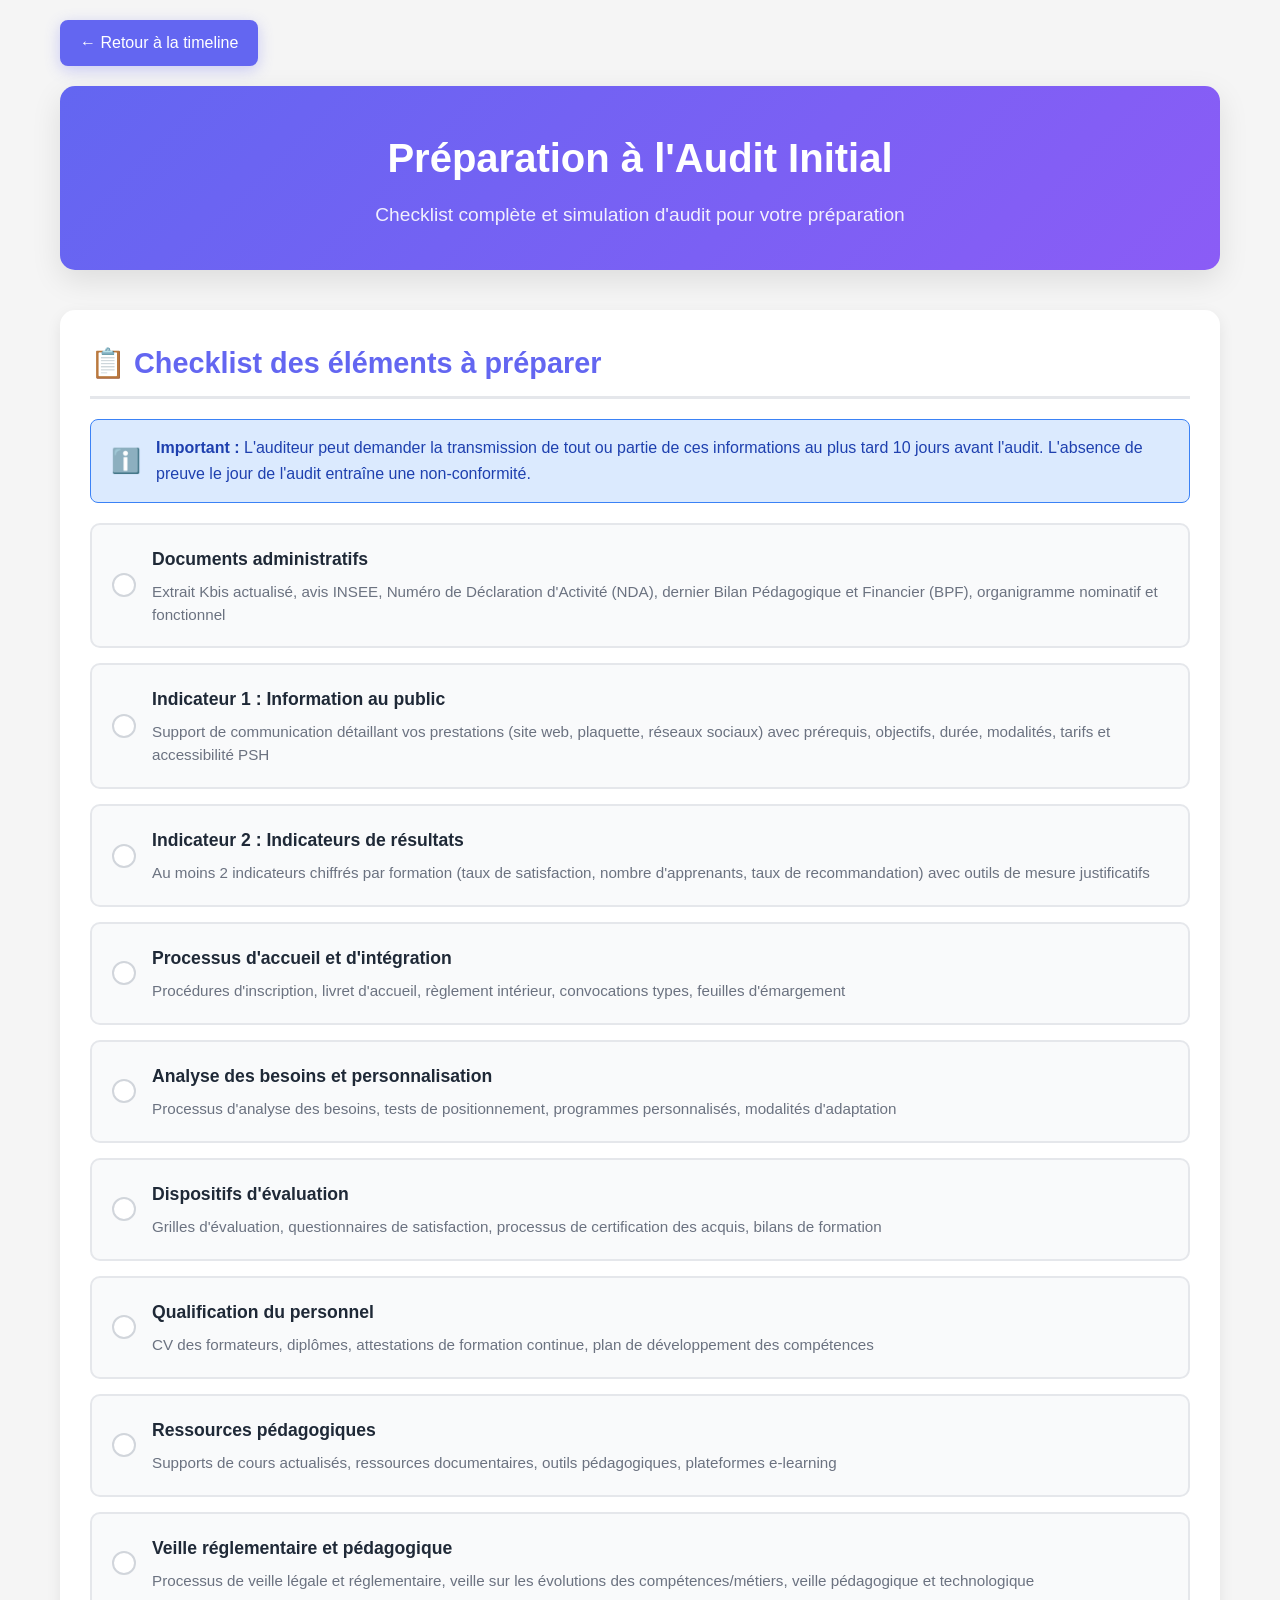
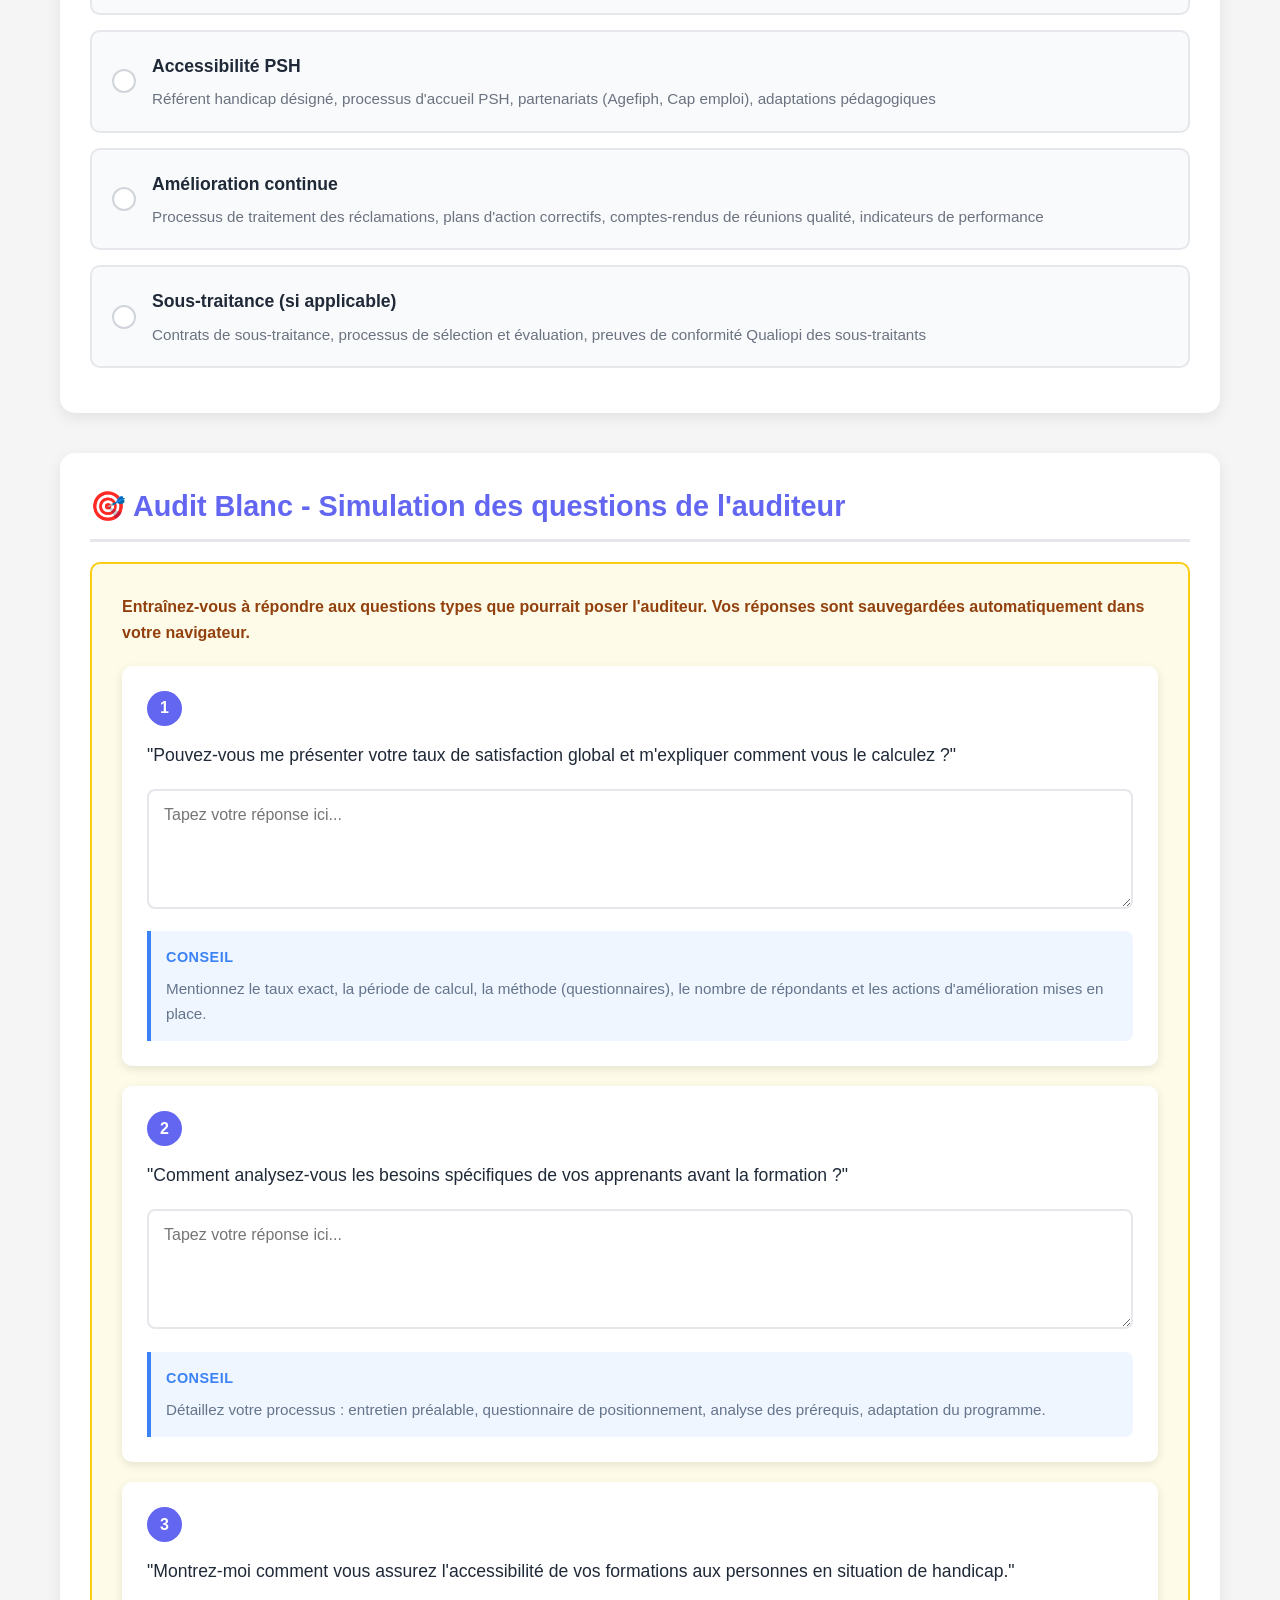
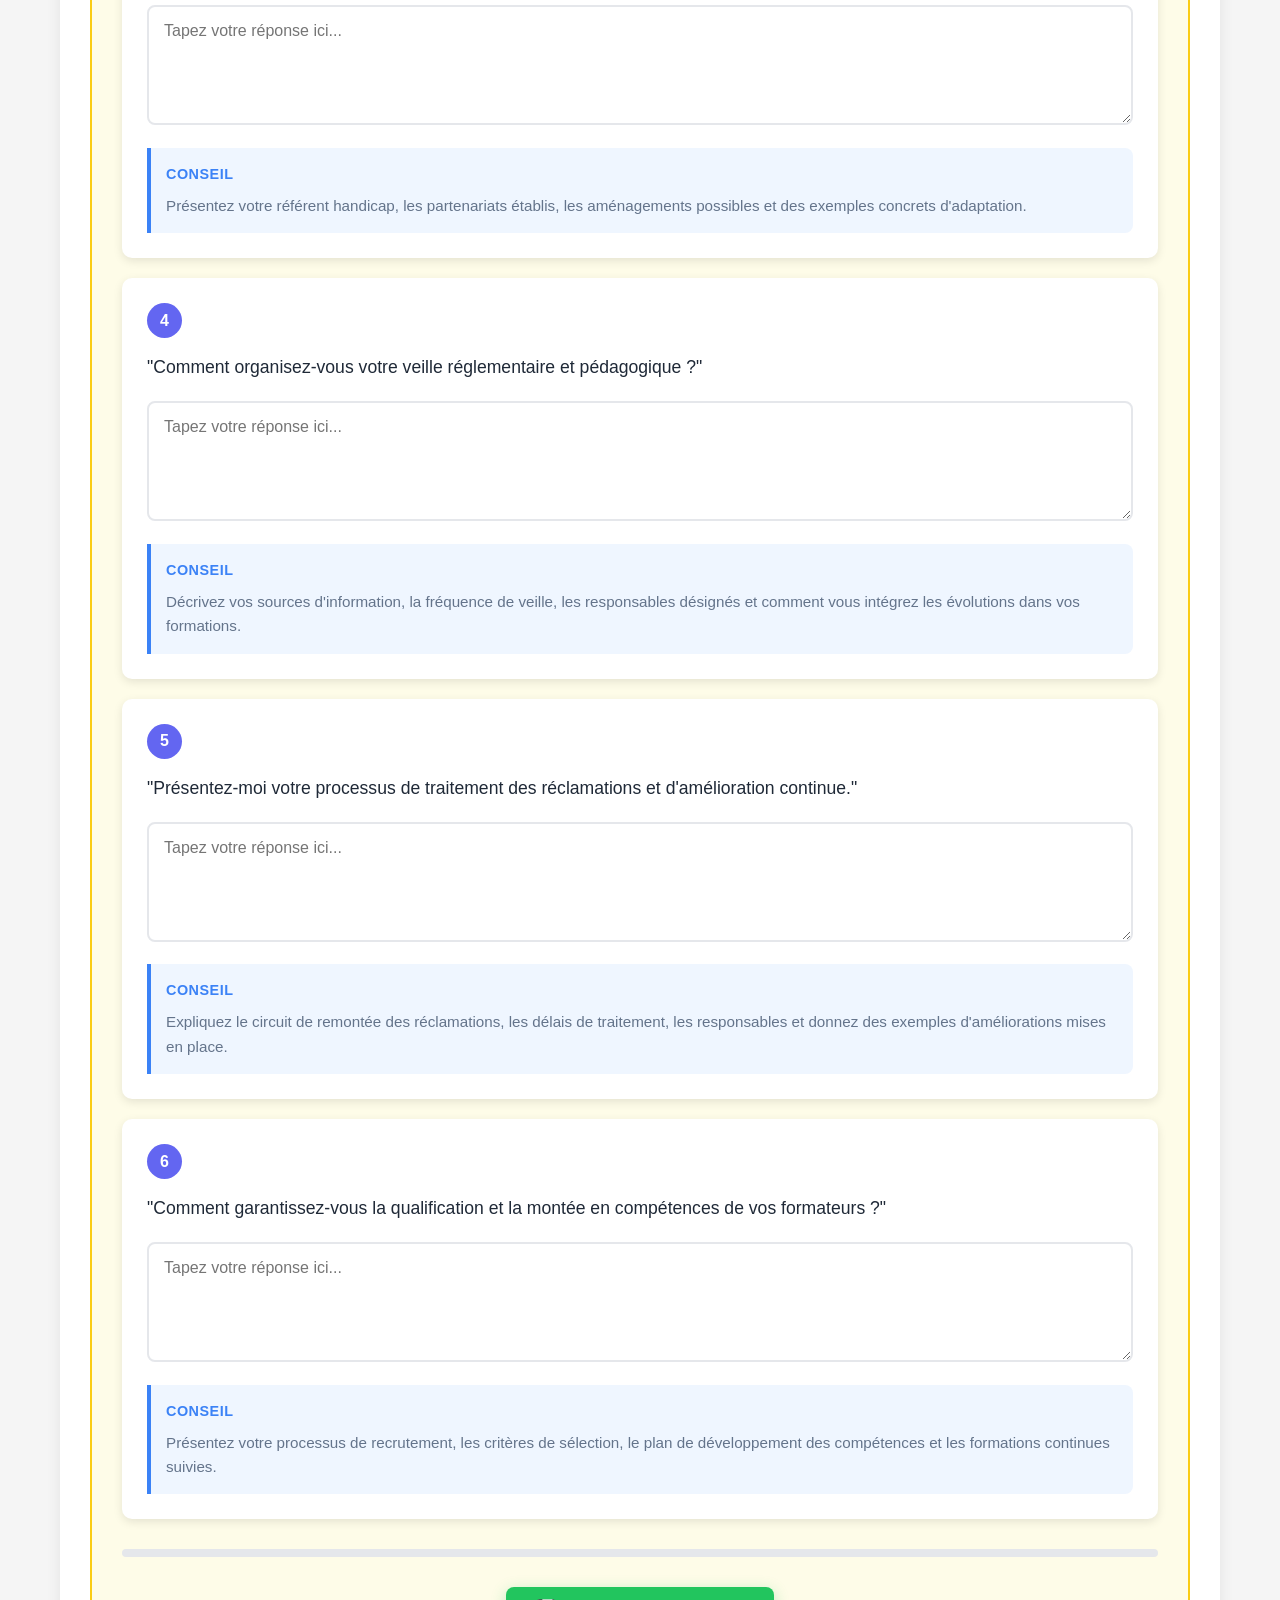
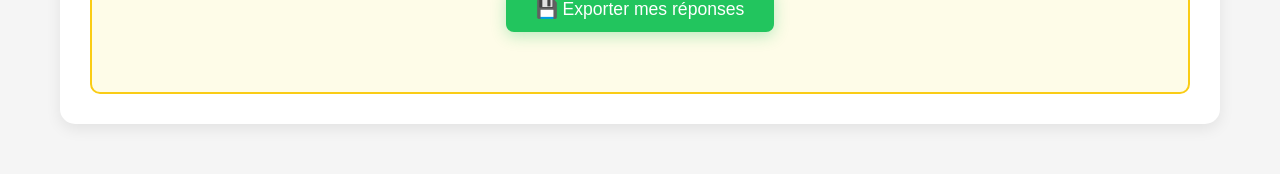
==== audit-initial-page.html @ 3fc46229 "Add files via upload" ====
<!DOCTYPE html>
<html lang="fr">
<head>
    <meta charset="UTF-8">
    <meta name="viewport" content="width=device-width, initial-scale=1.0">
    <title>Audit Initial - Guide Qualiopi</title>
    <style>
        * {
            margin: 0;
            padding: 0;
            box-sizing: border-box;
        }

        body {
            font-family: 'Segoe UI', Tahoma, Geneva, Verdana, sans-serif;
            background-color: #f5f5f5;
            color: #333;
            line-height: 1.6;
        }

        .container {
            max-width: 1200px;
            margin: 0 auto;
            padding: 20px;
        }

        header {
            text-align: center;
            margin-bottom: 40px;
            background: linear-gradient(135deg, #6366f1, #8b5cf6);
            color: white;
            padding: 40px 20px;
            border-radius: 15px;
            box-shadow: 0 10px 30px rgba(0, 0, 0, 0.1);
        }

        header h1 {
            font-size: 2.5rem;
            margin-bottom: 10px;
            animation: fadeInDown 0.8s ease;
        }

        header p {
            font-size: 1.2rem;
            opacity: 0.9;
            animation: fadeInUp 0.8s ease;
        }

        .back-button {
            display: inline-block;
            margin-bottom: 20px;
            padding: 10px 20px;
            background-color: #6366f1;
            color: white;
            text-decoration: none;
            border-radius: 8px;
            transition: all 0.3s ease;
            box-shadow: 0 4px 15px rgba(99, 102, 241, 0.3);
        }

        .back-button:hover {
            background-color: #4f46e5;
            transform: translateY(-2px);
            box-shadow: 0 6px 20px rgba(99, 102, 241, 0.4);
        }

        .section {
            background: white;
            border-radius: 15px;
            padding: 30px;
            margin-bottom: 30px;
            box-shadow: 0 5px 15px rgba(0, 0, 0, 0.08);
            animation: fadeIn 0.6s ease;
        }

        .section-title {
            font-size: 1.8rem;
            color: #6366f1;
            margin-bottom: 20px;
            padding-bottom: 10px;
            border-bottom: 3px solid #e5e7eb;
        }

        .checklist-item {
            background-color: #f9fafb;
            border: 2px solid #e5e7eb;
            border-radius: 10px;
            padding: 20px;
            margin-bottom: 15px;
            transition: all 0.3s ease;
            cursor: pointer;
            position: relative;
            padding-left: 60px;
        }

        .checklist-item:hover {
            border-color: #6366f1;
            box-shadow: 0 5px 15px rgba(99, 102, 241, 0.1);
            transform: translateX(5px);
        }

        .checklist-item.checked {
            background-color: #f0fdf4;
            border-color: #22c55e;
        }

        .checkbox-circle {
            position: absolute;
            left: 20px;
            top: 50%;
            transform: translateY(-50%);
            width: 24px;
            height: 24px;
            border: 2px solid #d1d5db;
            border-radius: 50%;
            background-color: white;
            transition: all 0.3s ease;
            display: flex;
            align-items: center;
            justify-content: center;
        }

        .checklist-item.checked .checkbox-circle {
            background-color: #22c55e;
            border-color: #22c55e;
        }

        .checkbox-circle::after {
            content: '✓';
            color: white;
            font-size: 14px;
            opacity: 0;
            transition: opacity 0.2s ease;
        }

        .checklist-item.checked .checkbox-circle::after {
            opacity: 1;
        }

        .checklist-title {
            font-weight: 600;
            color: #1f2937;
            margin-bottom: 8px;
            font-size: 1.1rem;
        }

        .checklist-description {
            color: #6b7280;
            font-size: 0.95rem;
            line-height: 1.5;
        }

        .audit-blanc-container {
            margin-top: 40px;
        }

        .sandbox-area {
            background-color: #fefce8;
            border: 2px solid #facc15;
            border-radius: 10px;
            padding: 30px;
            margin-top: 20px;
        }

        .question-card {
            background: white;
            border-radius: 10px;
            padding: 25px;
            margin-bottom: 20px;
            box-shadow: 0 3px 10px rgba(0, 0, 0, 0.1);
            transition: all 0.3s ease;
        }

        .question-card:hover {
            box-shadow: 0 5px 20px rgba(0, 0, 0, 0.15);
        }

        .question-number {
            background-color: #6366f1;
            color: white;
            width: 35px;
            height: 35px;
            border-radius: 50%;
            display: inline-flex;
            align-items: center;
            justify-content: center;
            font-weight: bold;
            margin-bottom: 15px;
        }

        .question-text {
            font-size: 1.1rem;
            color: #1f2937;
            margin-bottom: 20px;
            font-weight: 500;
        }

        .answer-area {
            width: 100%;
            min-height: 120px;
            padding: 15px;
            border: 2px solid #e5e7eb;
            border-radius: 8px;
            font-size: 1rem;
            resize: vertical;
            transition: border-color 0.3s ease;
            font-family: inherit;
        }

        .answer-area:focus {
            outline: none;
            border-color: #6366f1;
            box-shadow: 0 0 0 3px rgba(99, 102, 241, 0.1);
        }

        .hint-box {
            background-color: #eff6ff;
            border-left: 4px solid #3b82f6;
            padding: 15px;
            margin-top: 15px;
            border-radius: 0 8px 8px 0;
        }

        .hint-box h4 {
            color: #3b82f6;
            margin-bottom: 8px;
            font-size: 0.9rem;
            text-transform: uppercase;
            letter-spacing: 0.5px;
        }

        .hint-box p {
            color: #64748b;
            font-size: 0.95rem;
            margin: 0;
        }

        .progress-bar {
            background-color: #e5e7eb;
            height: 8px;
            border-radius: 4px;
            margin: 30px 0;
            overflow: hidden;
        }

        .progress-fill {
            background: linear-gradient(90deg, #6366f1, #8b5cf6);
            height: 100%;
            width: 0%;
            transition: width 0.5s ease;
            border-radius: 4px;
        }

        .save-button {
            background-color: #22c55e;
            color: white;
            border: none;
            padding: 12px 30px;
            font-size: 1.1rem;
            border-radius: 8px;
            cursor: pointer;
            transition: all 0.3s ease;
            display: block;
            margin: 30px auto;
            box-shadow: 0 4px 15px rgba(34, 197, 94, 0.3);
        }

        .save-button:hover {
            background-color: #16a34a;
            transform: translateY(-2px);
            box-shadow: 0 6px 20px rgba(34, 197, 94, 0.4);
        }

        @keyframes fadeIn {
            from {
                opacity: 0;
                transform: translateY(20px);
            }
            to {
                opacity: 1;
                transform: translateY(0);
            }
        }

        @keyframes fadeInDown {
            from {
                opacity: 0;
                transform: translateY(-20px);
            }
            to {
                opacity: 1;
                transform: translateY(0);
            }
        }

        @keyframes fadeInUp {
            from {
                opacity: 0;
                transform: translateY(20px);
            }
            to {
                opacity: 1;
                transform: translateY(0);
            }
        }

        .info-alert {
            background-color: #dbeafe;
            border: 1px solid #3b82f6;
            color: #1e40af;
            padding: 15px 20px;
            border-radius: 8px;
            margin-bottom: 20px;
            display: flex;
            align-items: center;
            gap: 15px;
        }

        .info-icon {
            font-size: 24px;
        }

        @media (max-width: 768px) {
            .container {
                padding: 10px;
            }

            header h1 {
                font-size: 2rem;
            }

            .section {
                padding: 20px;
            }

            .checklist-item {
                padding-left: 50px;
            }

            .checkbox-circle {
                left: 15px;
                width: 20px;
                height: 20px;
            }
        }
    </style>
</head>
<body>
    <div class="container">
        <a href="index.html" class="back-button">← Retour à la timeline</a>
        
        <header>
            <h1>Préparation à l'Audit Initial</h1>
            <p>Checklist complète et simulation d'audit pour votre préparation</p>
        </header>

        <section class="section">
            <h2 class="section-title">📋 Checklist des éléments à préparer</h2>
            
            <div class="info-alert">
                <span class="info-icon">ℹ️</span>
                <div>
                    <strong>Important :</strong> L'auditeur peut demander la transmission de tout ou partie de ces informations au plus tard 10 jours avant l'audit. L'absence de preuve le jour de l'audit entraîne une non-conformité.
                </div>
            </div>

            <div class="checklist-item" onclick="toggleCheck(this)">
                <div class="checkbox-circle"></div>
                <div class="checklist-title">Documents administratifs</div>
                <div class="checklist-description">
                    Extrait Kbis actualisé, avis INSEE, Numéro de Déclaration d'Activité (NDA), dernier Bilan Pédagogique et Financier (BPF), organigramme nominatif et fonctionnel
                </div>
            </div>

            <div class="checklist-item" onclick="toggleCheck(this)">
                <div class="checkbox-circle"></div>
                <div class="checklist-title">Indicateur 1 : Information au public</div>
                <div class="checklist-description">
                    Support de communication détaillant vos prestations (site web, plaquette, réseaux sociaux) avec prérequis, objectifs, durée, modalités, tarifs et accessibilité PSH
                </div>
            </div>

            <div class="checklist-item" onclick="toggleCheck(this)">
                <div class="checkbox-circle"></div>
                <div class="checklist-title">Indicateur 2 : Indicateurs de résultats</div>
                <div class="checklist-description">
                    Au moins 2 indicateurs chiffrés par formation (taux de satisfaction, nombre d'apprenants, taux de recommandation) avec outils de mesure justificatifs
                </div>
            </div>

            <div class="checklist-item" onclick="toggleCheck(this)">
                <div class="checkbox-circle"></div>
                <div class="checklist-title">Processus d'accueil et d'intégration</div>
                <div class="checklist-description">
                    Procédures d'inscription, livret d'accueil, règlement intérieur, convocations types, feuilles d'émargement
                </div>
            </div>

            <div class="checklist-item" onclick="toggleCheck(this)">
                <div class="checkbox-circle"></div>
                <div class="checklist-title">Analyse des besoins et personnalisation</div>
                <div class="checklist-description">
                    Processus d'analyse des besoins, tests de positionnement, programmes personnalisés, modalités d'adaptation
                </div>
            </div>

            <div class="checklist-item" onclick="toggleCheck(this)">
                <div class="checkbox-circle"></div>
                <div class="checklist-title">Dispositifs d'évaluation</div>
                <div class="checklist-description">
                    Grilles d'évaluation, questionnaires de satisfaction, processus de certification des acquis, bilans de formation
                </div>
            </div>

            <div class="checklist-item" onclick="toggleCheck(this)">
                <div class="checkbox-circle"></div>
                <div class="checklist-title">Qualification du personnel</div>
                <div class="checklist-description">
                    CV des formateurs, diplômes, attestations de formation continue, plan de développement des compétences
                </div>
            </div>

            <div class="checklist-item" onclick="toggleCheck(this)">
                <div class="checkbox-circle"></div>
                <div class="checklist-title">Ressources pédagogiques</div>
                <div class="checklist-description">
                    Supports de cours actualisés, ressources documentaires, outils pédagogiques, plateformes e-learning
                </div>
            </div>

            <div class="checklist-item" onclick="toggleCheck(this)">
                <div class="checkbox-circle"></div>
                <div class="checklist-title">Veille réglementaire et pédagogique</div>
                <div class="checklist-description">
                    Processus de veille légale et réglementaire, veille sur les évolutions des compétences/métiers, veille pédagogique et technologique
                </div>
            </div>

            <div class="checklist-item" onclick="toggleCheck(this)">
                <div class="checkbox-circle"></div>
                <div class="checklist-title">Accessibilité PSH</div>
                <div class="checklist-description">
                    Référent handicap désigné, processus d'accueil PSH, partenariats (Agefiph, Cap emploi), adaptations pédagogiques
                </div>
            </div>

            <div class="checklist-item" onclick="toggleCheck(this)">
                <div class="checkbox-circle"></div>
                <div class="checklist-title">Amélioration continue</div>
                <div class="checklist-description">
                    Processus de traitement des réclamations, plans d'action correctifs, comptes-rendus de réunions qualité, indicateurs de performance
                </div>
            </div>

            <div class="checklist-item" onclick="toggleCheck(this)">
                <div class="checkbox-circle"></div>
                <div class="checklist-title">Sous-traitance (si applicable)</div>
                <div class="checklist-description">
                    Contrats de sous-traitance, processus de sélection et évaluation, preuves de conformité Qualiopi des sous-traitants
                </div>
            </div>
        </section>

        <section class="section audit-blanc-container">
            <h2 class="section-title">🎯 Audit Blanc - Simulation des questions de l'auditeur</h2>
            
            <div class="sandbox-area">
                <p style="margin-bottom: 20px; font-weight: 600; color: #92400e;">
                    Entraînez-vous à répondre aux questions types que pourrait poser l'auditeur. 
                    Vos réponses sont sauvegardées automatiquement dans votre navigateur.
                </p>

                <div class="question-card">
                    <div class="question-number">1</div>
                    <div class="question-text">
                        "Pouvez-vous me présenter votre taux de satisfaction global et m'expliquer comment vous le calculez ?"
                    </div>
                    <textarea class="answer-area" placeholder="Tapez votre réponse ici..." 
                              oninput="saveAnswer(1, this.value); updateProgress()"></textarea>
                    <div class="hint-box">
                        <h4>Conseil</h4>
                        <p>Mentionnez le taux exact, la période de calcul, la méthode (questionnaires), le nombre de répondants et les actions d'amélioration mises en place.</p>
                    </div>
                </div>

                <div class="question-card">
                    <div class="question-number">2</div>
                    <div class="question-text">
                        "Comment analysez-vous les besoins spécifiques de vos apprenants avant la formation ?"
                    </div>
                    <textarea class="answer-area" placeholder="Tapez votre réponse ici..." 
                              oninput="saveAnswer(2, this.value); updateProgress()"></textarea>
                    <div class="hint-box">
                        <h4>Conseil</h4>
                        <p>Détaillez votre processus : entretien préalable, questionnaire de positionnement, analyse des prérequis, adaptation du programme.</p>
                    </div>
                </div>

                <div class="question-card">
                    <div class="question-number">3</div>
                    <div class="question-text">
                        "Montrez-moi comment vous assurez l'accessibilité de vos formations aux personnes en situation de handicap."
                    </div>
                    <textarea class="answer-area" placeholder="Tapez votre réponse ici..." 
                              oninput="saveAnswer(3, this.value); updateProgress()"></textarea>
                    <div class="hint-box">
                        <h4>Conseil</h4>
                        <p>Présentez votre référent handicap, les partenariats établis, les aménagements possibles et des exemples concrets d'adaptation.</p>
                    </div>
                </div>

                <div class="question-card">
                    <div class="question-number">4</div>
                    <div class="question-text">
                        "Comment organisez-vous votre veille réglementaire et pédagogique ?"
                    </div>
                    <textarea class="answer-area" placeholder="Tapez votre réponse ici..." 
                              oninput="saveAnswer(4, this.value); updateProgress()"></textarea>
                    <div class="hint-box">
                        <h4>Conseil</h4>
                        <p>Décrivez vos sources d'information, la fréquence de veille, les responsables désignés et comment vous intégrez les évolutions dans vos formations.</p>
                    </div>
                </div>

                <div class="question-card">
                    <div class="question-number">5</div>
                    <div class="question-text">
                        "Présentez-moi votre processus de traitement des réclamations et d'amélioration continue."
                    </div>
                    <textarea class="answer-area" placeholder="Tapez votre réponse ici..." 
                              oninput="saveAnswer(5, this.value); updateProgress()"></textarea>
                    <div class="hint-box">
                        <h4>Conseil</h4>
                        <p>Expliquez le circuit de remontée des réclamations, les délais de traitement, les responsables et donnez des exemples d'améliorations mises en place.</p>
                    </div>
                </div>

                <div class="question-card">
                    <div class="question-number">6</div>
                    <div class="question-text">
                        "Comment garantissez-vous la qualification et la montée en compétences de vos formateurs ?"
                    </div>
                    <textarea class="answer-area" placeholder="Tapez votre réponse ici..." 
                              oninput="saveAnswer(6, this.value); updateProgress()"></textarea>
                    <div class="hint-box">
                        <h4>Conseil</h4>
                        <p>Présentez votre processus de recrutement, les critères de sélection, le plan de développement des compétences et les formations continues suivies.</p>
                    </div>
                </div>

                <div class="progress-bar">
                    <div class="progress-fill" id="progress"></div>
                </div>

                <button class="save-button" onclick="exportAnswers()">
                    💾 Exporter mes réponses
                </button>
            </div>
        </section>
    </div>

    <script>
        // Fonction pour basculer l'état des checkbox
        function toggleCheck(element) {
            element.classList.toggle('checked');
            saveChecklistState();
        }

        // Sauvegarde l'état de la checklist
        function saveChecklistState() {
            const checkedItems = [];
            document.querySelectorAll('.checklist-item.checked').forEach((item, index) => {
                checkedItems.push(index);
            });
            localStorage.setItem('qualiopi_checklist', JSON.stringify(checkedItems));
        }

        // Restaure l'état de la checklist
        function restoreChecklistState() {
            const saved = localStorage.getItem('qualiopi_checklist');
            if (saved) {
                const checkedItems = JSON.parse(saved);
                const allItems = document.querySelectorAll('.checklist-item');
                checkedItems.forEach(index => {
                    if (allItems[index]) {
                        allItems[index].classList.add('checked');
                    }
                });
            }
        }

        // Sauvegarde une réponse
        function saveAnswer(questionNumber, answer) {
            const answers = JSON.parse(localStorage.getItem('qualiopi_audit_answers') || '{}');
            answers[`question_${questionNumber}`] = answer;
            localStorage.setItem('qualiopi_audit_answers', JSON.stringify(answers));
        }

        // Restaure les réponses
        function restoreAnswers() {
            const answers = JSON.parse(localStorage.getItem('qualiopi_audit_answers') || '{}');
            document.querySelectorAll('.answer-area').forEach((textarea, index) => {
                const questionNumber = index + 1;
                const savedAnswer = answers[`question_${questionNumber}`];
                if (savedAnswer) {
                    textarea.value = savedAnswer;
                }
            });
            updateProgress();
        }

        // Met à jour la barre de progression
        function updateProgress() {
            const totalQuestions = document.querySelectorAll('.answer-area').length;
            let answeredQuestions = 0;
            
            document.querySelectorAll('.answer-area').forEach(textarea => {
                if (textarea.value.trim().length > 0) {
                    answeredQuestions++;
                }
            });
            
            const progressPercentage = (answeredQuestions / totalQuestions) * 100;
            document.getElementById('progress').style.width = progressPercentage + '%';
        }

        // Exporte les réponses
        function exportAnswers() {
            const answers = JSON.parse(localStorage.getItem('qualiopi_audit_answers') || '{}');
            const checklist = JSON.parse(localStorage.getItem('qualiopi_checklist') || '[]');
            
            let content = "AUDIT BLANC QUALIOPI - EXPORT DES RÉPONSES\n";
            content += "Date : " + new Date().toLocaleDateString('fr-FR') + "\n\n";
            
            content += "CHECKLIST :\n";
            const checklistItems = document.querySelectorAll('.checklist-item');
            checklistItems.forEach((item, index) => {
                const title = item.querySelector('.checklist-title').textContent;
                const isChecked = checklist.includes(index) ? "✓" : "✗";
                content += `${isChecked} ${title}\n`;
            });
            
            content += "\n\nRÉPONSES AUX QUESTIONS :\n\n";
            
            const questions = [
                "Taux de satisfaction et méthode de calcul",
                "Analyse des besoins des apprenants",
                "Accessibilité PSH",
                "Veille réglementaire et pédagogique",
                "Traitement des réclamations",
                "Qualification des formateurs"
            ];
            
            questions.forEach((question, index) => {
                const answer = answers[`question_${index + 1}`] || "Pas de réponse";
                content += `Question ${index + 1} : ${question}\n`;
                content += `Réponse : ${answer}\n\n`;
            });
            
            // Créer et télécharger le fichier
            const blob = new Blob([content], { type: 'text/plain' });
            const url = URL.createObjectURL(blob);
            const a = document.createElement('a');
            a.href = url;
            a.download = 'audit_blanc_qualiopi_' + new Date().toISOString().split('T')[0] + '.txt';
            document.body.appendChild(a);
            a.click();
            document.body.removeChild(a);
            URL.revokeObjectURL(url);
            
            alert('Vos réponses ont été exportées avec succès !');
        }

        // Initialisation au chargement de la page
        window.onload = function() {
            restoreChecklistState();
            restoreAnswers();
        };
    </script>
</body>
</html>
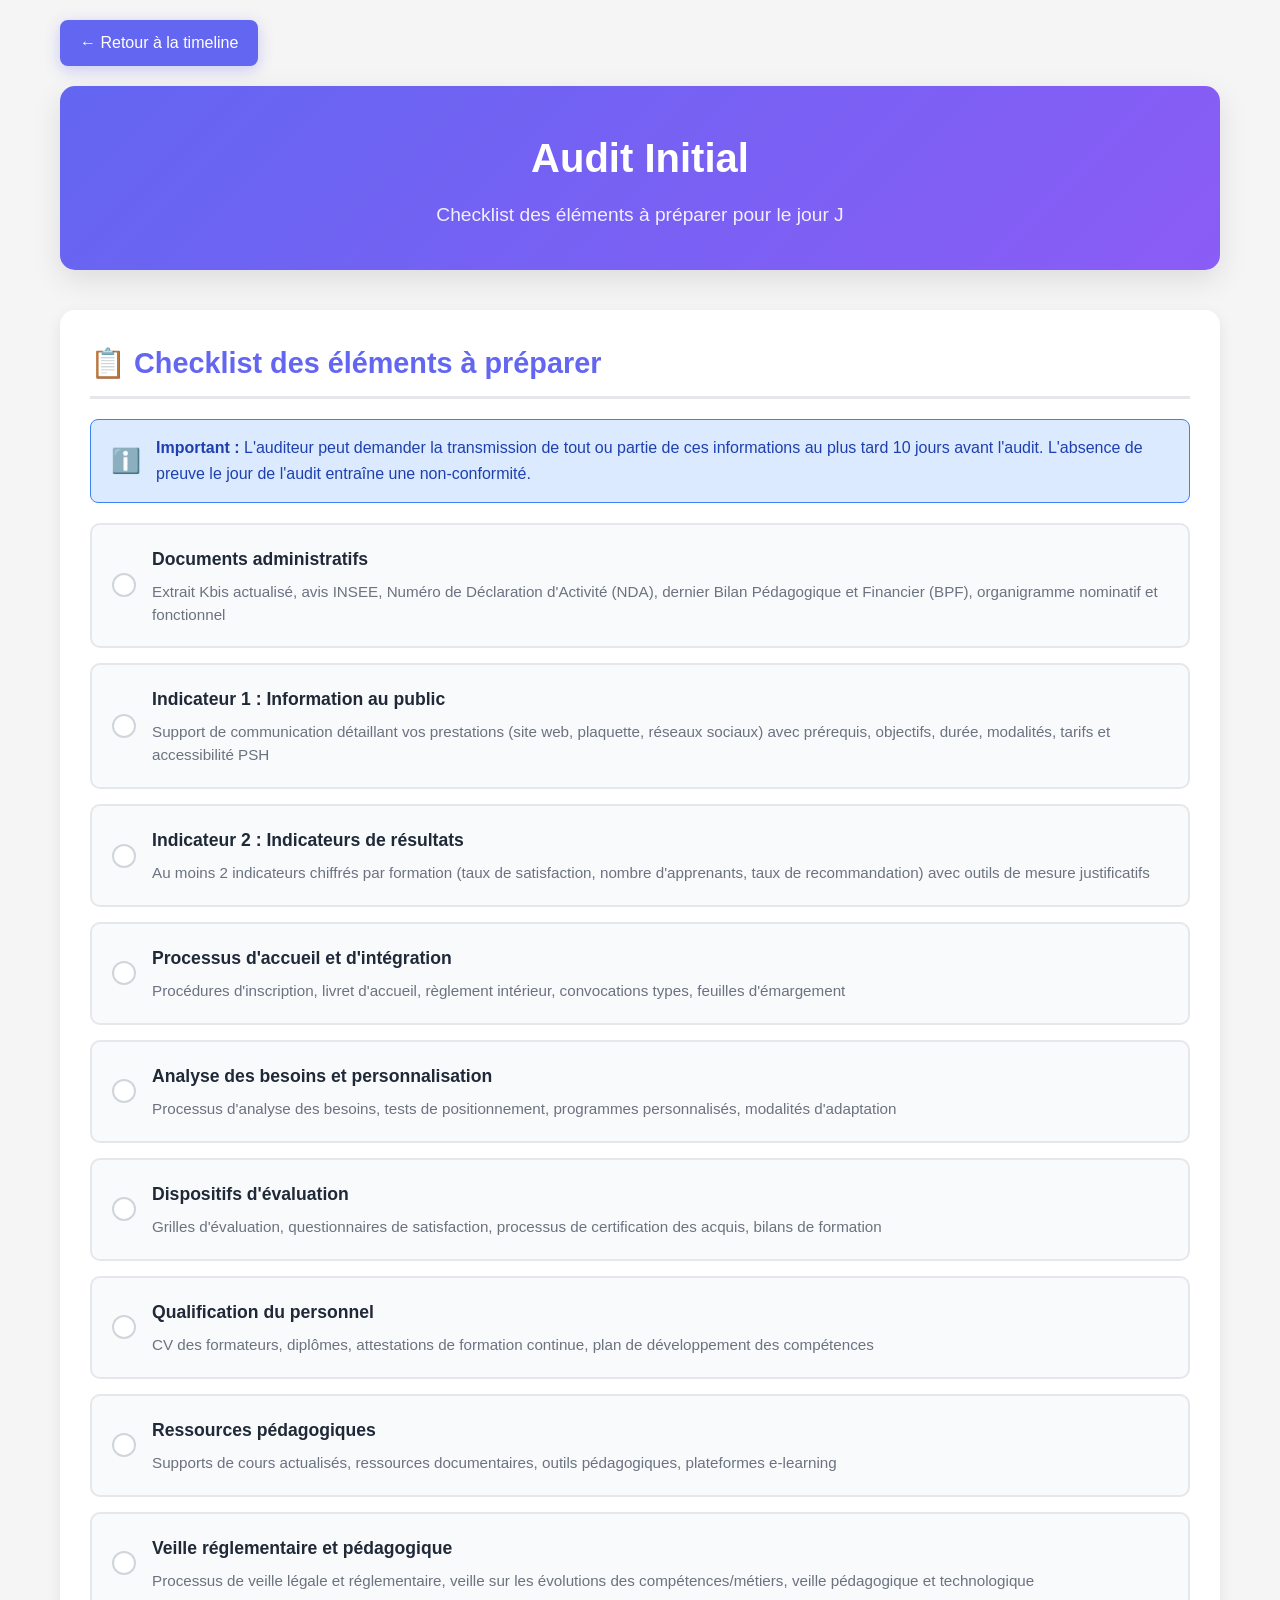
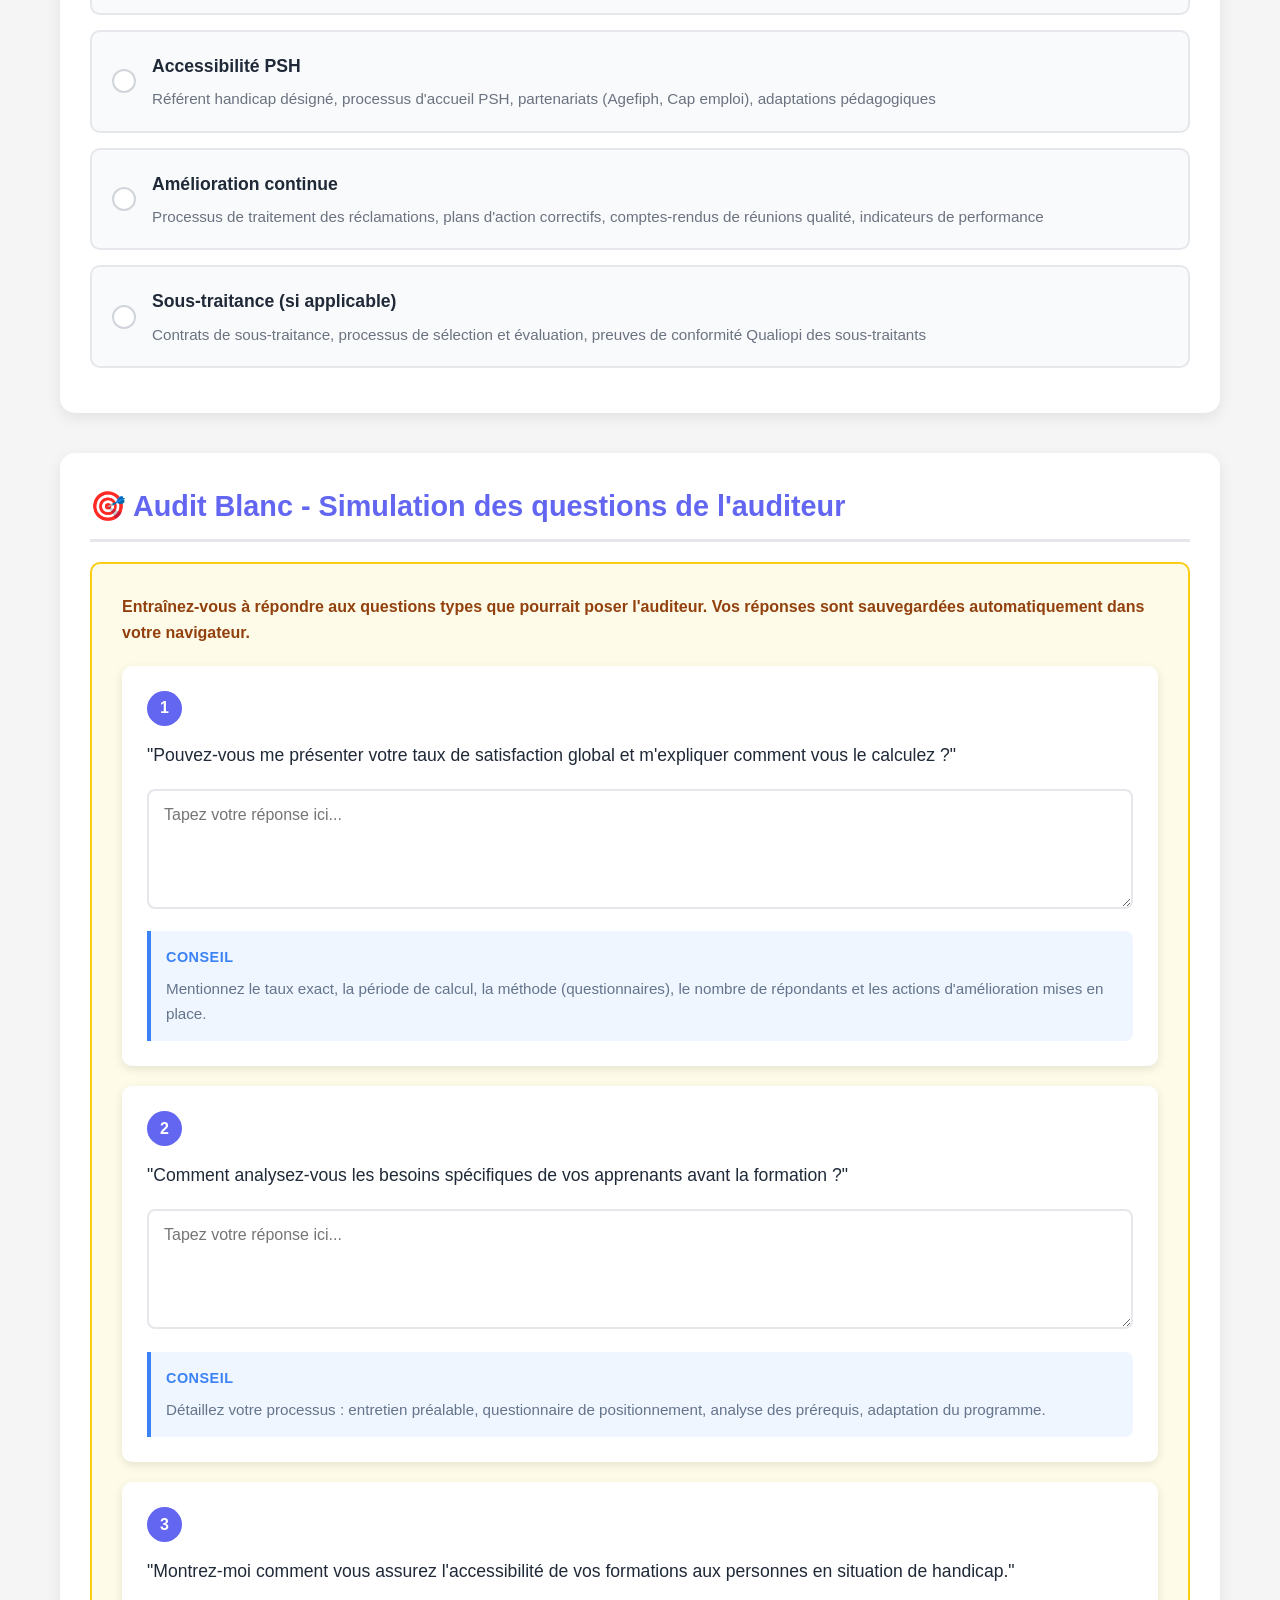
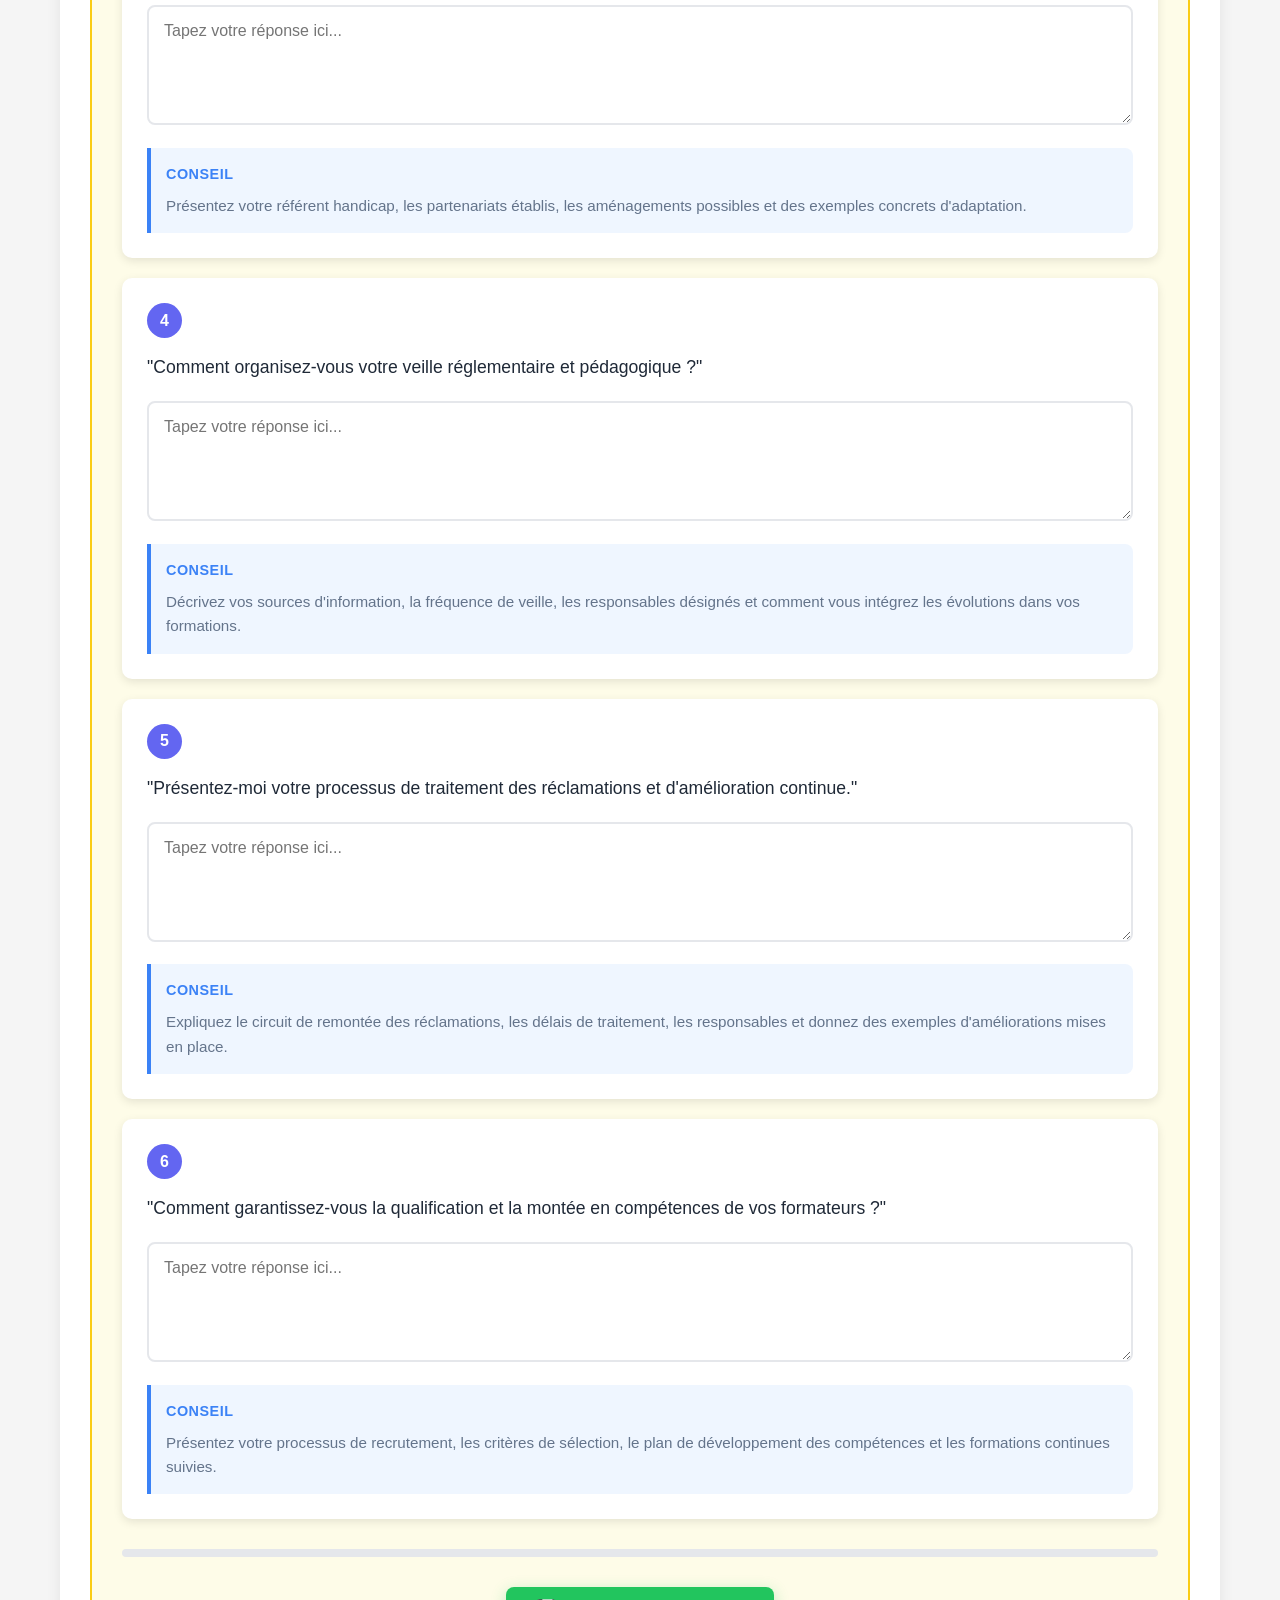
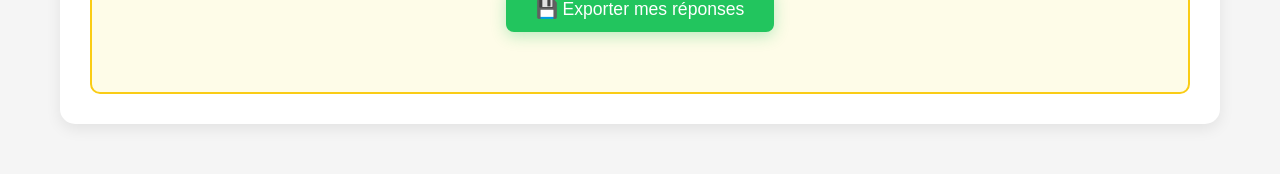
==== commit 091dfaef: "Update audit-initial-page.html" ====
--- a/audit-initial-page.html
+++ b/audit-initial-page.html
@@ -350,8 +350,8 @@
         <a href="index.html" class="back-button">← Retour à la timeline</a>
         
         <header>
-            <h1>Préparation à l'Audit Initial</h1>
-            <p>Checklist complète et simulation d'audit pour votre préparation</p>
+            <h1>Audit Initial</h1>
+            <p>Checklist des éléments à préparer pour le jour J</p>
         </header>
 
         <section class="section">
@@ -678,4 +678,4 @@
         };
     </script>
 </body>
-</html>+</html>
